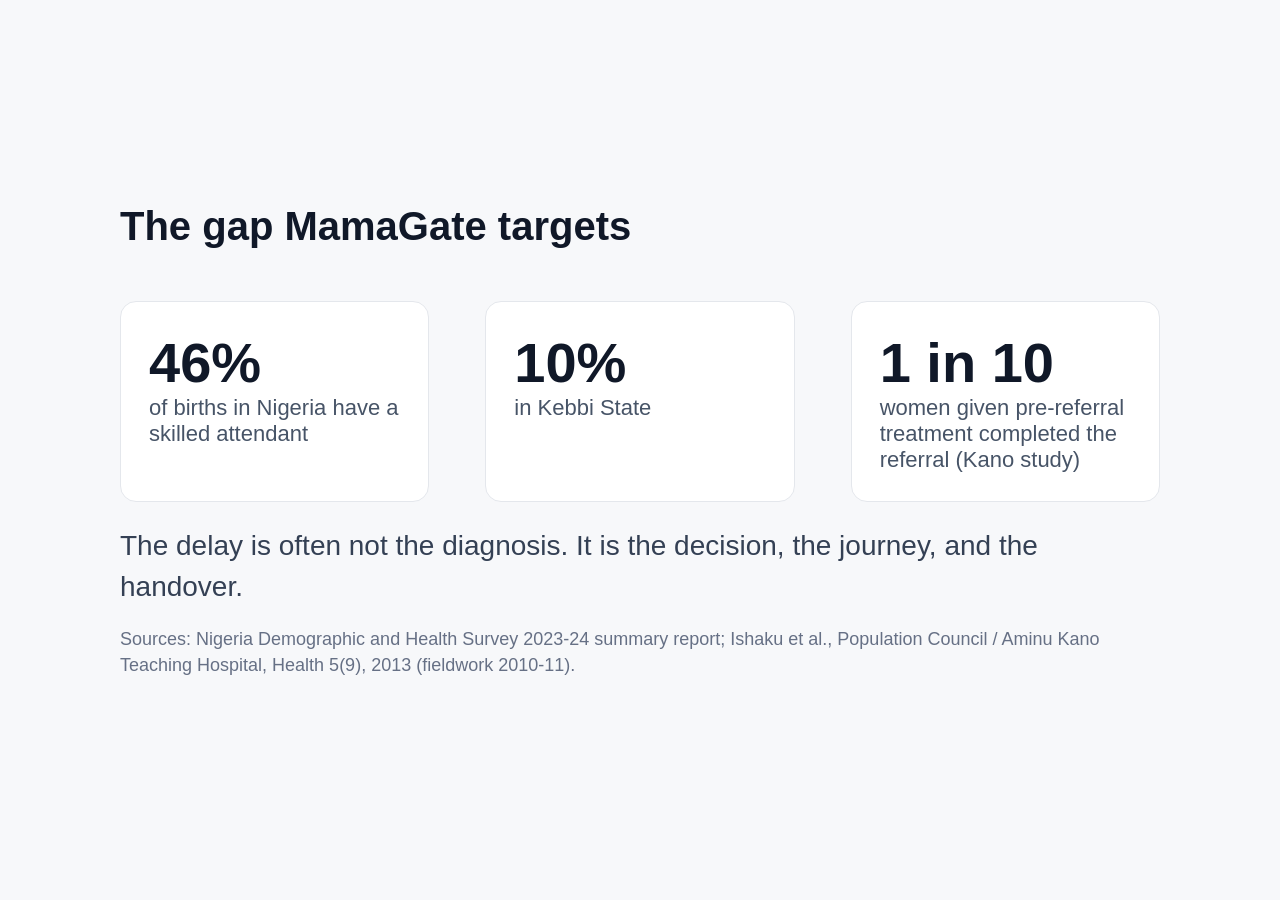
==== docs/video/slides/problem.html @ 286a286e "MamaGate: maternal danger-sign gate and referral relay Code-owned danger-sign gate (35 rules from th" ====
<!doctype html><meta charset="utf-8"><link rel="stylesheet" href="base.css">
<div class="s"><h2>The gap MamaGate targets</h2>
<div class="row">
<div class="stat"><b>46%</b><span>of births in Nigeria have a skilled attendant</span></div>
<div class="stat"><b>10%</b><span>in Kebbi State</span></div>
<div class="stat"><b>1 in 10</b><span>women given pre-referral treatment completed the referral (Kano study)</span></div>
</div>
<p>The delay is often not the diagnosis. It is the decision, the journey, and the handover.</p>
<p class="src">Sources: Nigeria Demographic and Health Survey 2023-24 summary report; Ishaku et al., Population Council / Aminu Kano Teaching Hospital, Health 5(9), 2013 (fieldwork 2010-11).</p></div>
---- docs/video/slides/base.css ----
html,body{margin:0;height:100%;background:#F7F8FA;color:#101828;font-family:Inter,-apple-system,"Segoe UI",Roboto,sans-serif}
.s{height:100vh;display:flex;flex-direction:column;justify-content:center;padding:0 120px}
h1{font-size:64px;margin:0 0 18px;letter-spacing:-1px}
h2{font-size:40px;margin:0 0 28px}
p{font-size:28px;line-height:1.45;color:#344054;margin:0 0 18px;max-width:1100px}
.big{font-size:84px;font-weight:800;color:#B42318;margin:0}
.row{display:flex;gap:56px;margin:24px 0}
.stat{flex:1;background:#fff;border:1px solid #E4E7EC;border-radius:16px;padding:28px}
.stat b{display:block;font-size:56px;color:#101828}
.stat span{font-size:22px;color:#475467}
.src{font-size:18px;color:#667085}
.tag{display:inline-block;background:#E6F4F3;color:#0E7C7B;border-radius:999px;padding:8px 18px;font-size:22px;font-weight:600;margin:6px 8px 0 0}
.note{position:fixed;bottom:28px;left:120px;font-size:18px;color:#667085}
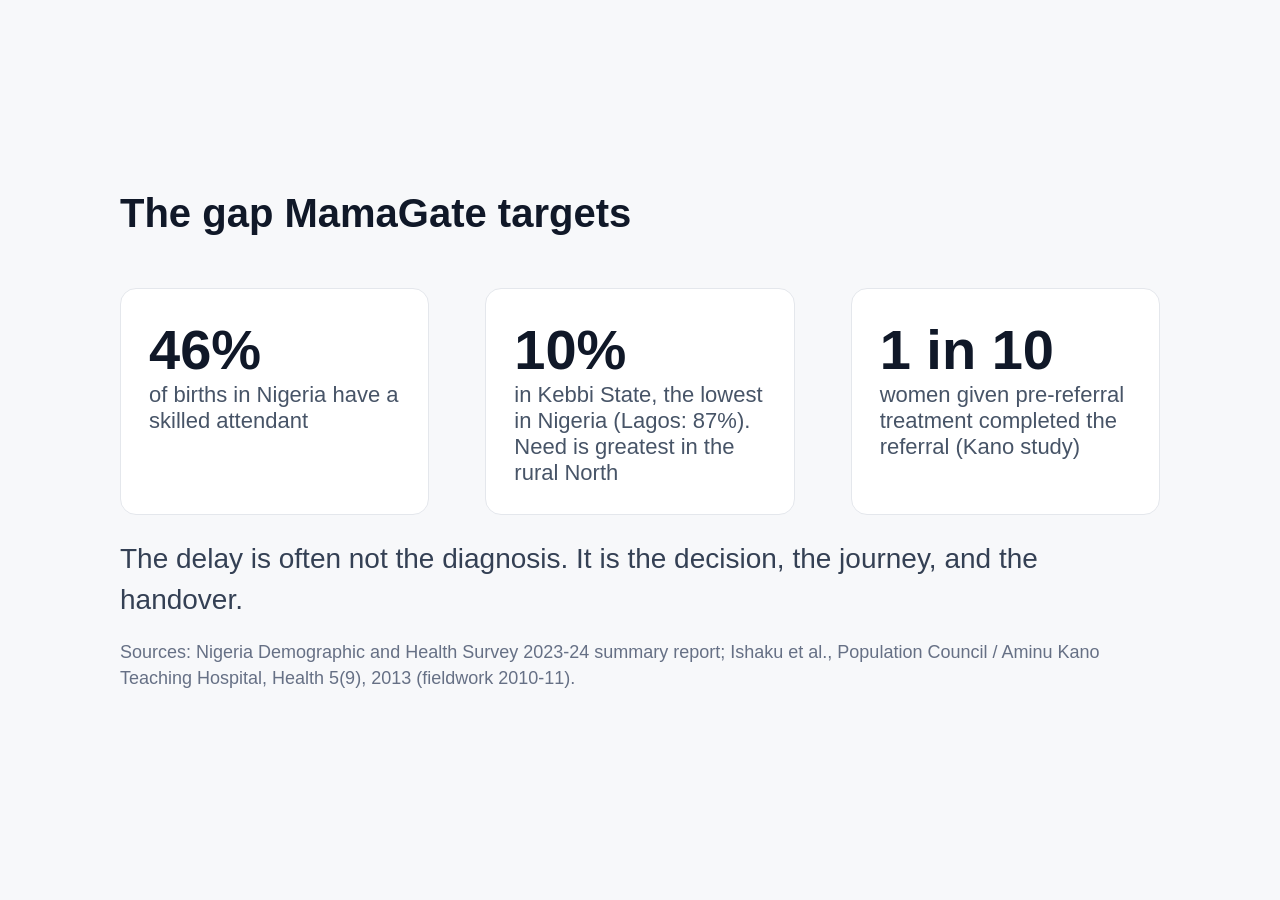
==== commit ae4aebb4: "Link article sources, explain Kebbi, 4K video pipeline - Hyperlink every source in the article and a" ====
--- a/docs/video/slides/problem.html
+++ b/docs/video/slides/problem.html
@@ -2,7 +2,7 @@
 <div class="s"><h2>The gap MamaGate targets</h2>
 <div class="row">
 <div class="stat"><b>46%</b><span>of births in Nigeria have a skilled attendant</span></div>
-<div class="stat"><b>10%</b><span>in Kebbi State</span></div>
+<div class="stat"><b>10%</b><span>in Kebbi State, the lowest in Nigeria (Lagos: 87%). Need is greatest in the rural North</span></div>
 <div class="stat"><b>1 in 10</b><span>women given pre-referral treatment completed the referral (Kano study)</span></div>
 </div>
 <p>The delay is often not the diagnosis. It is the decision, the journey, and the handover.</p>
